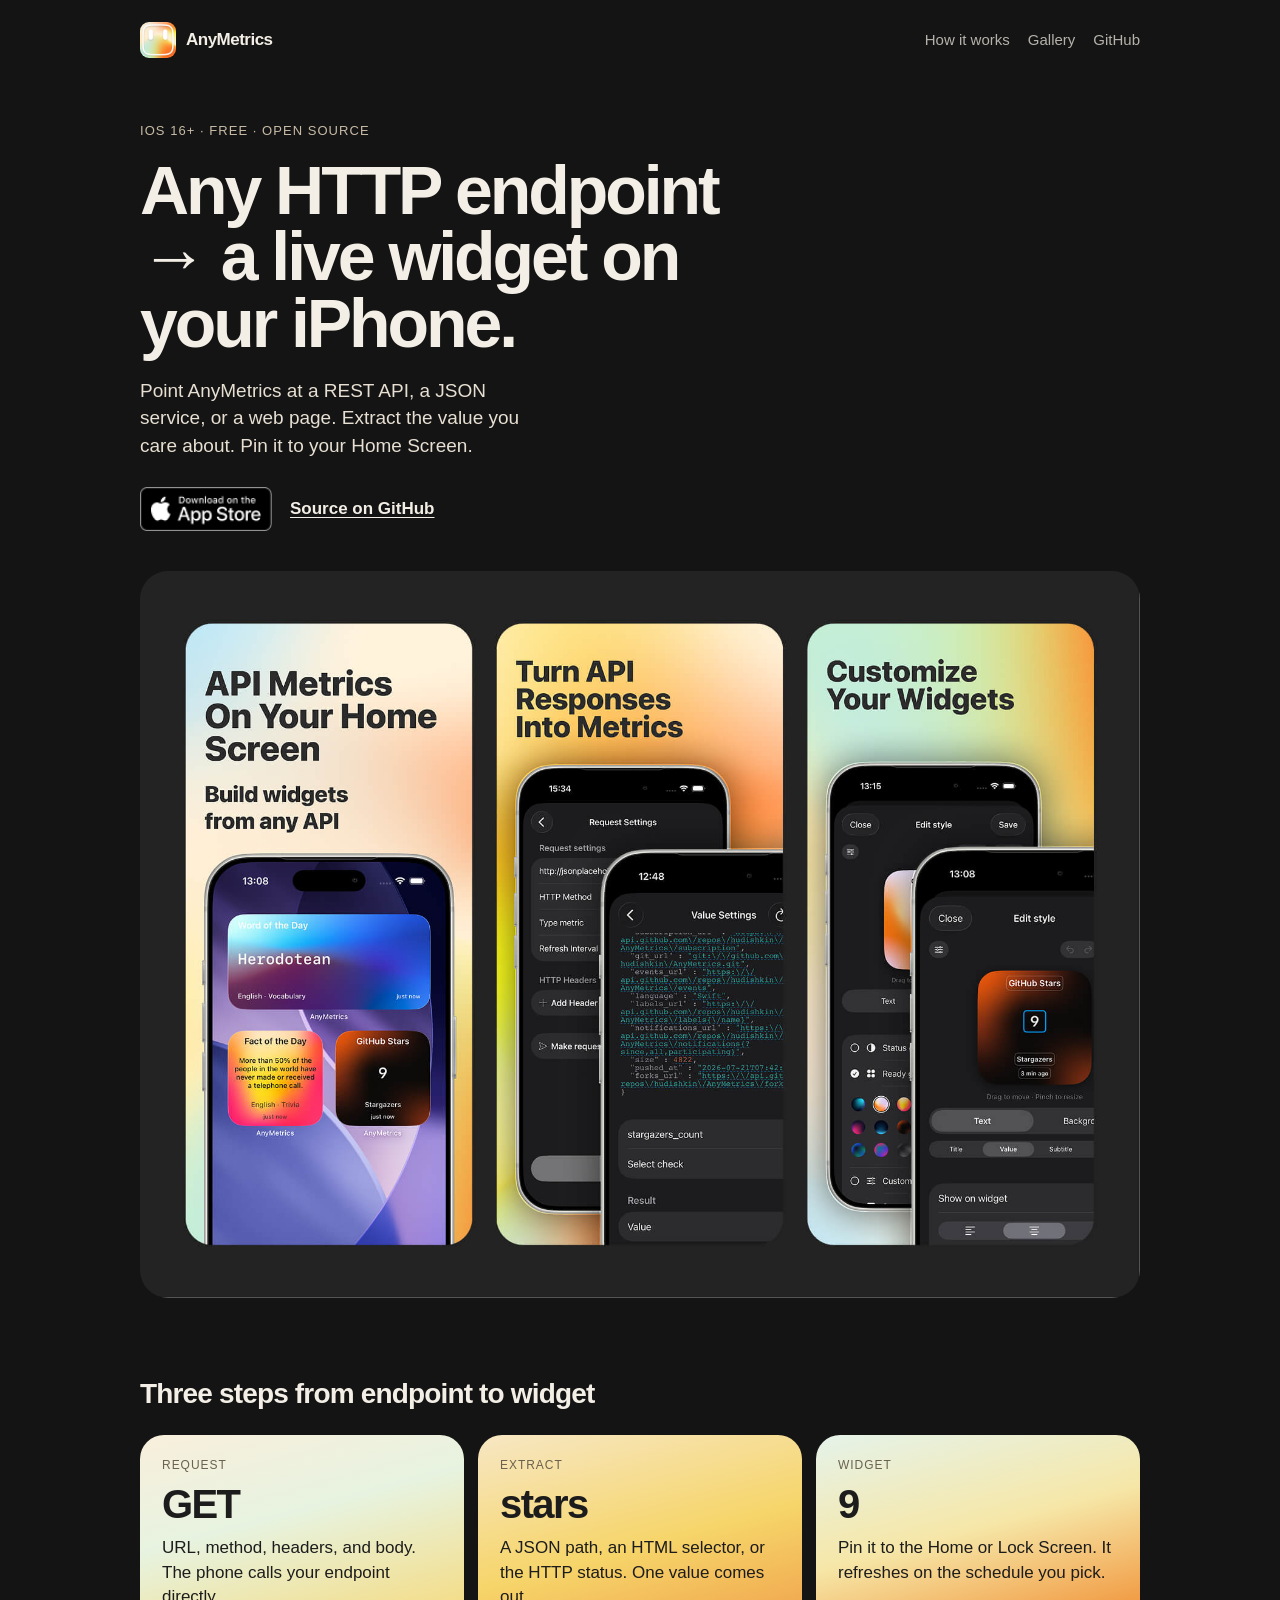
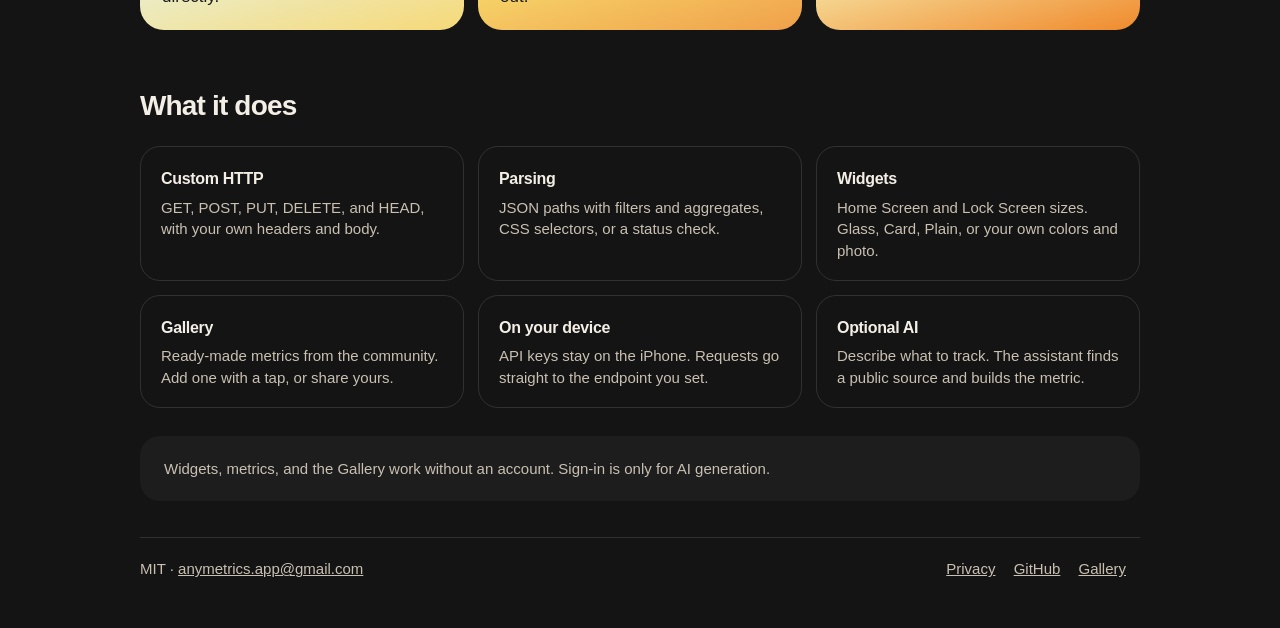
==== site/index.html @ 66ddf96d "added pages" ====
<!DOCTYPE html>
<html lang="en">
<head>
  <meta charset="utf-8">
  <meta name="viewport" content="width=device-width, initial-scale=1">
  <title>AnyMetrics — HTTP endpoints as Home Screen widgets</title>
  <meta name="description" content="Point AnyMetrics at a REST API, JSON service, or web page. Extract the value you care about and pin it to your iPhone Home Screen. Free, no ads, open source.">
  <meta property="og:title" content="AnyMetrics">
  <meta property="og:description" content="Any HTTP endpoint → a live widget on your iPhone.">
  <meta property="og:type" content="website">
  <meta property="og:image" content="preview.jpg">
  <meta name="theme-color" content="#141414">
  <link rel="icon" href="icon.png">
  <link rel="stylesheet" href="styles.css">
</head>
<body>
  <div class="wrap">
    <header>
      <a class="brand" href="#top">
        <img src="icon.png" width="36" height="36" alt="">
        AnyMetrics
      </a>
      <nav>
        <a href="#how">How it works</a>
        <a href="https://github.com/hudishkin/AnyMetricsGallery">Gallery</a>
        <a href="https://github.com/hudishkin/AnyMetrics">GitHub</a>
      </nav>
    </header>

    <main id="top">
      <section class="hero">
        <p class="kicker">iOS 16+ · Free · Open source</p>
        <h1>Any HTTP endpoint → a live widget on your iPhone.</h1>
        <p class="lede">Point AnyMetrics at a REST API, a JSON service, or a web page. Extract the value you care about. Pin it to your Home Screen.</p>
        <div class="actions">
          <a href="https://apps.apple.com/us/app/anymetrics/id1609900961">
            <img src="appstore.png" height="44" alt="Download on the App Store">
          </a>
          <a class="text-link" href="https://github.com/hudishkin/AnyMetrics">Source on GitHub</a>
        </div>
        <img class="preview" src="preview.jpg" alt="AnyMetrics on iPhone: a home screen of API widgets, request settings, and widget styling.">
      </section>

      <section id="how" class="steps">
        <h2>Three steps from endpoint to widget</h2>
        <ol>
          <li>
            <span class="step-label">Request</span>
            <strong>GET</strong>
            <p>URL, method, headers, and body. The phone calls your endpoint directly.</p>
          </li>
          <li>
            <span class="step-label">Extract</span>
            <strong>stars</strong>
            <p>A JSON path, an HTML selector, or the HTTP status. One value comes out.</p>
          </li>
          <li>
            <span class="step-label">Widget</span>
            <strong>9</strong>
            <p>Pin it to the Home or Lock Screen. It refreshes on the schedule you pick.</p>
          </li>
        </ol>
      </section>

      <section class="features">
        <h2>What it does</h2>
        <ul>
          <li>
            <h3>Custom HTTP</h3>
            <p>GET, POST, PUT, DELETE, and HEAD, with your own headers and body.</p>
          </li>
          <li>
            <h3>Parsing</h3>
            <p>JSON paths with filters and aggregates, CSS selectors, or a status check.</p>
          </li>
          <li>
            <h3>Widgets</h3>
            <p>Home Screen and Lock Screen sizes. Glass, Card, Plain, or your own colors and photo.</p>
          </li>
          <li>
            <h3>Gallery</h3>
            <p>Ready-made metrics from the community. Add one with a tap, or share yours.</p>
          </li>
          <li>
            <h3>On your device</h3>
            <p>API keys stay on the iPhone. Requests go straight to the endpoint you set.</p>
          </li>
          <li>
            <h3>Optional AI</h3>
            <p>Describe what to track. The assistant finds a public source and builds the metric.</p>
          </li>
        </ul>
      </section>

      <section class="note">
        <p>Widgets, metrics, and the Gallery work without an account. Sign-in is only for AI generation.</p>
      </section>
    </main>

    <footer>
      <p>MIT · <a href="mailto:anymetrics.app@gmail.com">anymetrics.app@gmail.com</a></p>
      <p>
        <a href="https://github.com/hudishkin/AnyMetrics/blob/main/privacy_policy.md">Privacy</a>
        <a href="https://github.com/hudishkin/AnyMetrics">GitHub</a>
        <a href="https://github.com/hudishkin/AnyMetricsGallery">Gallery</a>
      </p>
    </footer>
  </div>
</body>
</html>
---- site/styles.css ----
:root {
  --bg: #141414;
  --ink: #1c1c1c;
  --paper: #fffdf8;
  --muted: #5c574e;
  --cream: #f4efe6;
  --line: rgba(255, 253, 248, 0.12);
}

* { box-sizing: border-box; }

html { scroll-behavior: smooth; }

body {
  margin: 0;
  background: var(--bg);
  color: var(--cream);
  font-family: -apple-system, BlinkMacSystemFont, "SF Pro Text", "Segoe UI", sans-serif;
  font-size: 17px;
  line-height: 1.45;
  -webkit-font-smoothing: antialiased;
}

a { color: inherit; }

.wrap {
  max-width: 1040px;
  margin: 0 auto;
  padding: 22px 20px 48px;
}

header {
  display: flex;
  align-items: center;
  justify-content: space-between;
  gap: 16px;
}

.brand {
  display: flex;
  align-items: center;
  gap: 10px;
  font-weight: 650;
  letter-spacing: -0.03em;
  text-decoration: none;
  font-size: 17px;
}

.brand img {
  width: 36px;
  height: 36px;
  border-radius: 9px;
}

nav {
  display: flex;
  gap: 18px;
  font-size: 15px;
}

nav a {
  text-decoration: none;
  opacity: 0.72;
}

nav a:hover { opacity: 1; }

.hero { padding: 64px 0 28px; }

.kicker {
  margin: 0 0 16px;
  font-size: 13px;
  letter-spacing: 0.08em;
  text-transform: uppercase;
  color: #c8bba6;
}

h1 {
  margin: 0;
  max-width: 16ch;
  font-size: clamp(40px, 6.4vw, 68px);
  line-height: 0.98;
  letter-spacing: -0.045em;
  font-weight: 720;
}

.lede {
  max-width: 38ch;
  margin: 20px 0 0;
  font-size: 19px;
  color: #e7dfd2;
}

.actions {
  display: flex;
  align-items: center;
  flex-wrap: wrap;
  gap: 18px;
  margin: 28px 0 40px;
}

.actions img { display: block; height: 44px; width: auto; }

.text-link {
  font-weight: 600;
  text-underline-offset: 3px;
}

.preview {
  display: block;
  width: 100%;
  height: auto;
  border-radius: 28px;
}

h2 {
  margin: 0 0 20px;
  font-size: 28px;
  letter-spacing: -0.03em;
  font-weight: 680;
}

.steps, .features, .note { padding: 48px 0 8px; }

.steps ol {
  list-style: none;
  margin: 0;
  padding: 0;
  display: grid;
  grid-template-columns: repeat(3, 1fr);
  gap: 14px;
}

.steps li {
  margin: 0;
  padding: 22px 22px 20px;
  border-radius: 24px;
  background:
    linear-gradient(165deg, #f8efdc 0%, #e7f3e0 42%, #f6d978 100%);
  color: var(--ink);
}

.steps li:nth-child(2) {
  background:
    linear-gradient(165deg, #f7e7c4 0%, #f6d56a 55%, #f0a04a 100%);
}

.steps li:nth-child(3) {
  background:
    linear-gradient(165deg, #e5f3ea 0%, #f6e7a8 48%, #f08a2c 100%);
}

.step-label {
  display: block;
  font-size: 12px;
  letter-spacing: 0.08em;
  text-transform: uppercase;
  color: #6a624f;
}

.steps strong {
  display: block;
  margin: 10px 0 12px;
  font-size: 40px;
  letter-spacing: -0.04em;
  font-weight: 720;
  line-height: 1;
}

.steps p, .features p, .note p { margin: 0; }

.features ul {
  list-style: none;
  margin: 0;
  padding: 0;
  display: grid;
  grid-template-columns: repeat(3, 1fr);
  gap: 14px;
}

.features li {
  margin: 0;
  padding: 20px 20px 18px;
  border: 1px solid var(--line);
  border-radius: 20px;
}

.features h3 {
  margin: 0 0 6px;
  font-size: 16px;
  letter-spacing: -0.02em;
}

.features p, .note p, footer {
  color: #c9c0b2;
  font-size: 15px;
}

.note {
  margin-top: 20px;
  padding: 22px 24px;
  border-radius: 20px;
  background: #1d1d1d;
}

footer {
  display: flex;
  justify-content: space-between;
  gap: 16px;
  flex-wrap: wrap;
  margin-top: 36px;
  padding-top: 20px;
  border-top: 1px solid var(--line);
}

footer p { margin: 0; }

footer a { margin-right: 14px; }

a:focus-visible {
  outline: 2px solid #f6d56a;
  outline-offset: 3px;
  border-radius: 4px;
}

@media (max-width: 800px) {
  .hero { padding-top: 40px; }

  .steps ol, .features ul { grid-template-columns: 1fr; }

  header { align-items: flex-start; flex-wrap: wrap; }

  nav { flex-wrap: wrap; gap: 10px 14px; font-size: 14px; }
}
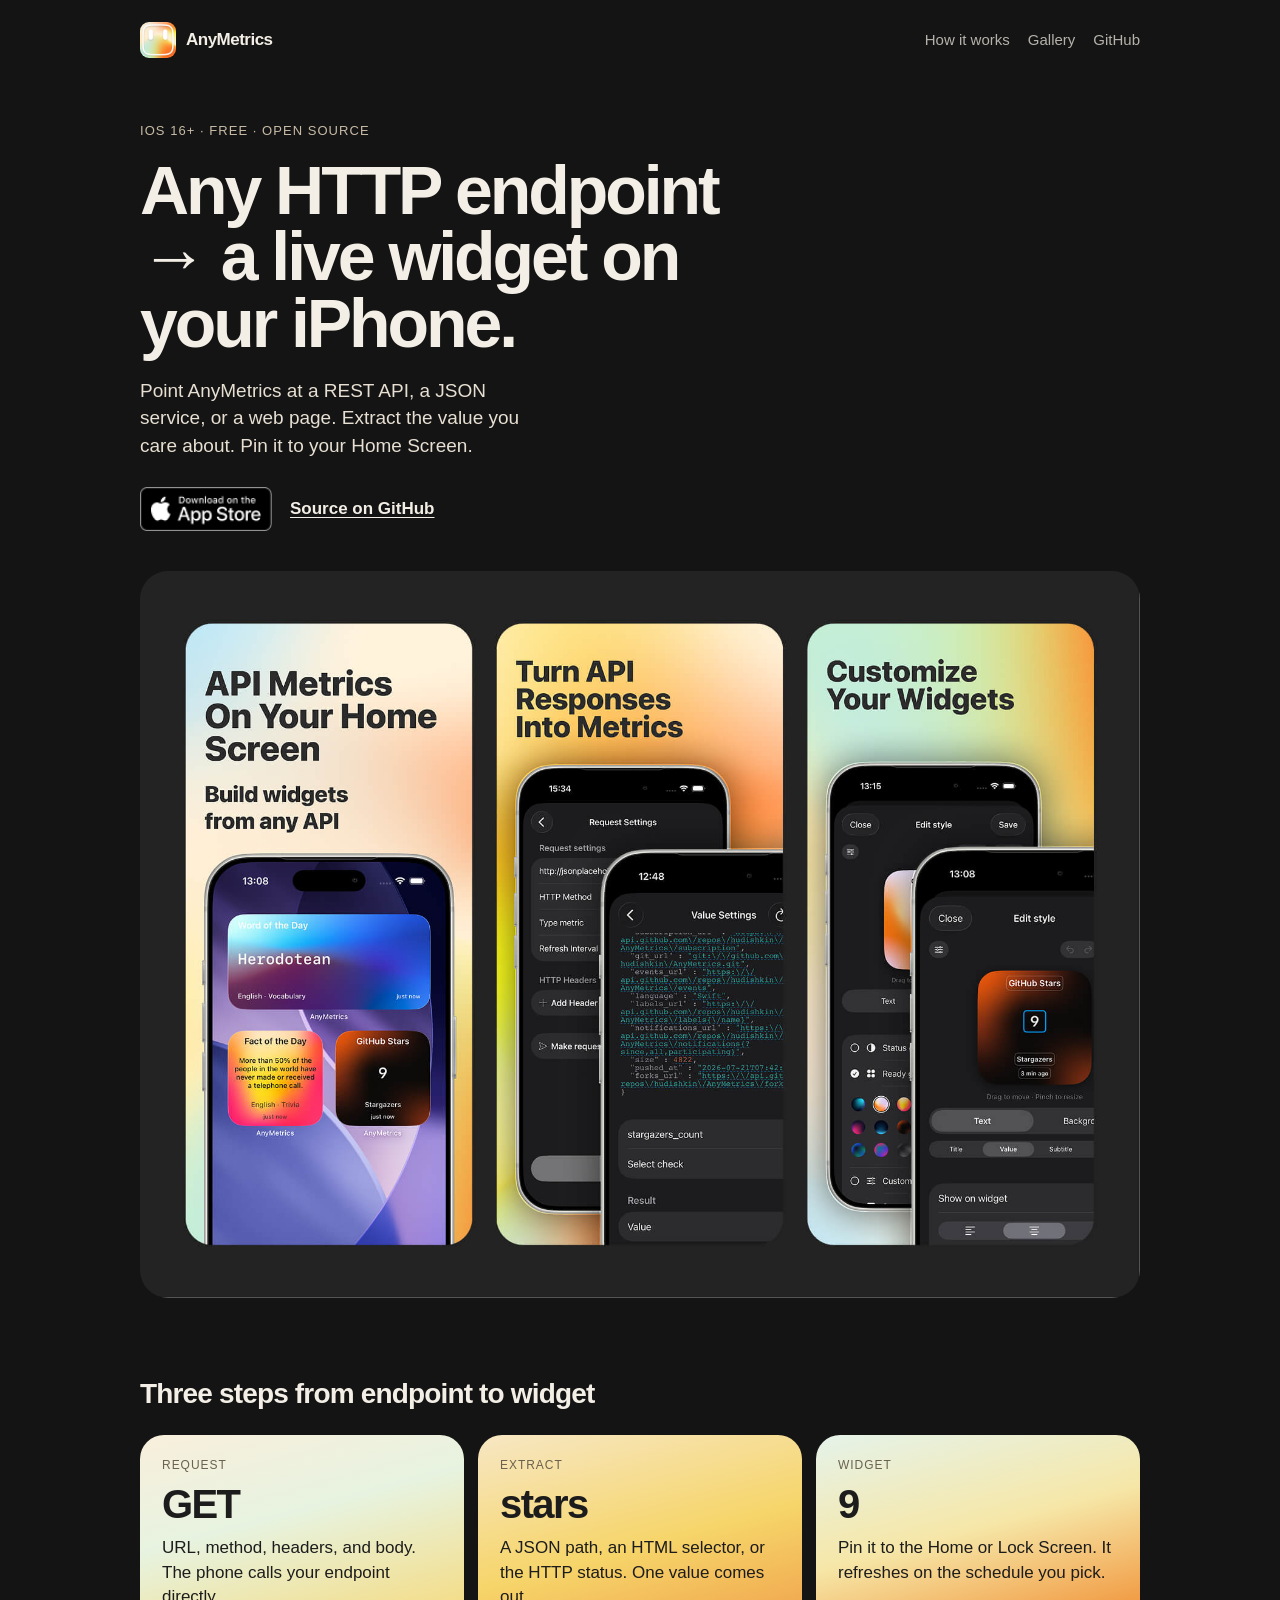
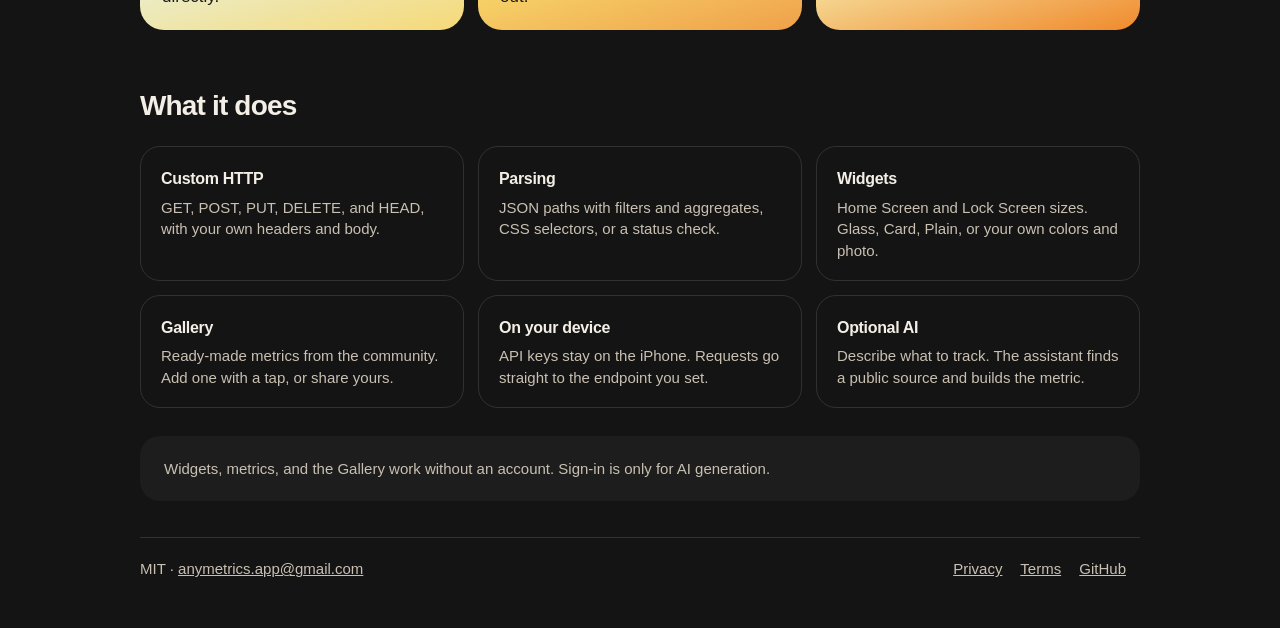
==== commit 82698fd5: "added terms" ====
--- a/site/index.html
+++ b/site/index.html
@@ -100,9 +100,9 @@
     <footer>
       <p>MIT · <a href="mailto:anymetrics.app@gmail.com">anymetrics.app@gmail.com</a></p>
       <p>
-        <a href="https://github.com/hudishkin/AnyMetrics/blob/main/privacy_policy.md">Privacy</a>
+        <a href="privacy.html">Privacy</a>
+        <a href="terms.html">Terms</a>
         <a href="https://github.com/hudishkin/AnyMetrics">GitHub</a>
-        <a href="https://github.com/hudishkin/AnyMetricsGallery">Gallery</a>
       </p>
     </footer>
   </div>
--- a/site/styles.css
+++ b/site/styles.css
@@ -203,6 +203,43 @@
   background: #1d1d1d;
 }
 
+.legal {
+  max-width: 66ch;
+  padding: 56px 0 8px;
+}
+
+.legal h1 {
+  max-width: none;
+  font-size: clamp(36px, 5vw, 56px);
+}
+
+.legal h2 {
+  margin: 32px 0 8px;
+  font-size: 22px;
+}
+
+.legal p { margin: 0 0 12px; }
+
+.legal p,
+.legal li { color: #e7dfd2; }
+
+.legal ul {
+  margin: 0 0 12px;
+  padding-left: 1.15em;
+}
+
+.legal li { margin: 0 0 8px; }
+
+.legal a {
+  color: #f6e7a8;
+  text-underline-offset: 3px;
+}
+
+.legal strong {
+  color: var(--cream);
+  font-weight: 650;
+}
+
 footer {
   display: flex;
   justify-content: space-between;
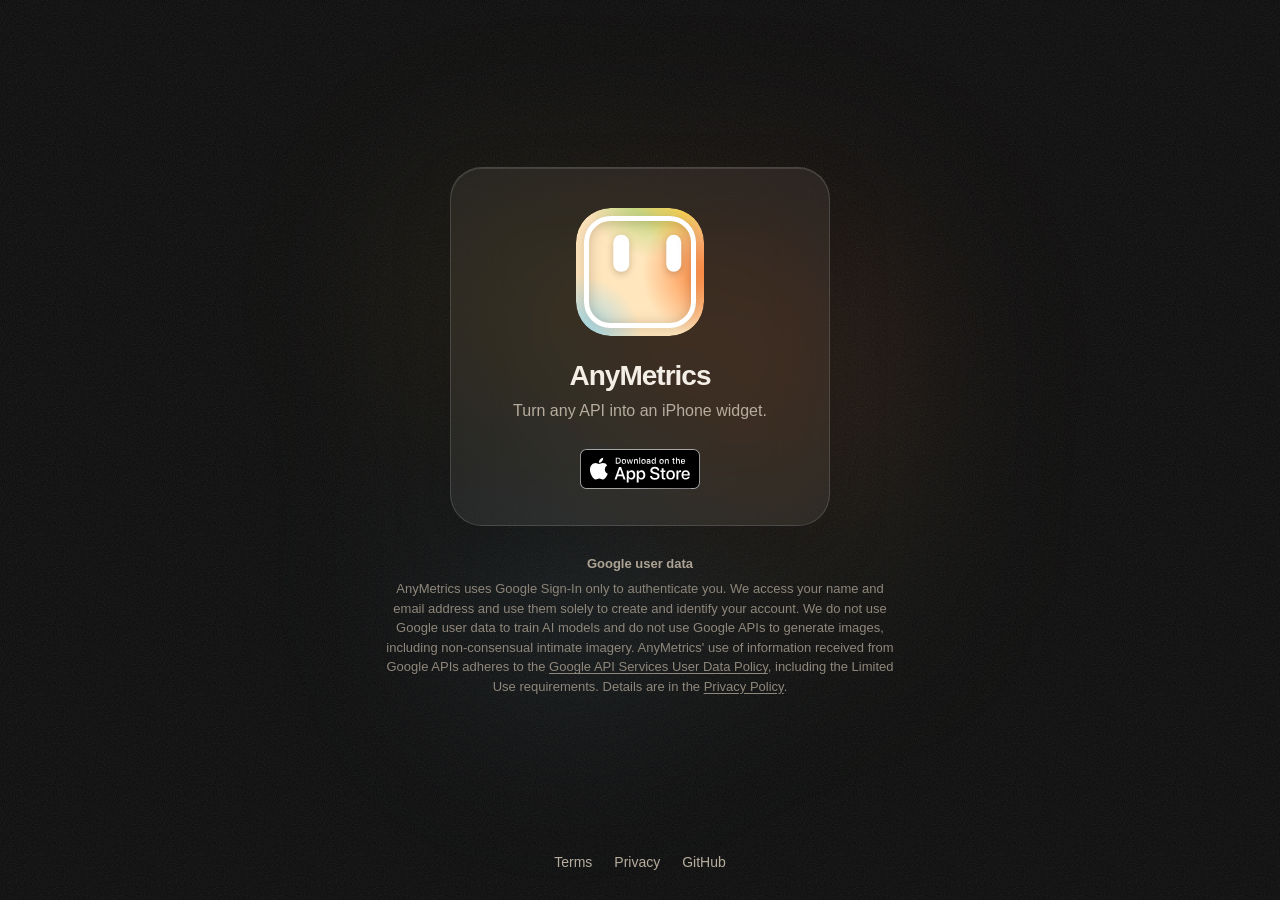
==== commit 8bca33a1: "updated site" ====
--- a/site/index.html
+++ b/site/index.html
@@ -3,108 +3,47 @@
 <head>
   <meta charset="utf-8">
   <meta name="viewport" content="width=device-width, initial-scale=1">
-  <title>AnyMetrics — HTTP endpoints as Home Screen widgets</title>
-  <meta name="description" content="Point AnyMetrics at a REST API, JSON service, or web page. Extract the value you care about and pin it to your iPhone Home Screen. Free, no ads, open source.">
+  <title>AnyMetrics</title>
+  <meta name="description" content="Any HTTP endpoint → a live widget on your iPhone.">
   <meta property="og:title" content="AnyMetrics">
   <meta property="og:description" content="Any HTTP endpoint → a live widget on your iPhone.">
   <meta property="og:type" content="website">
   <meta property="og:image" content="preview.jpg">
-  <meta name="theme-color" content="#141414">
-  <link rel="icon" href="icon.png">
+  <meta name="theme-color" content="#0b0b0b">
+  <link rel="icon" href="favicon.ico" sizes="32x32">
+  <link rel="icon" href="favicon-32.png" type="image/png" sizes="32x32">
+  <link rel="apple-touch-icon" href="apple-touch-icon.png">
   <link rel="stylesheet" href="styles.css">
 </head>
-<body>
-  <div class="wrap">
-    <header>
-      <a class="brand" href="#top">
-        <img src="icon.png" width="36" height="36" alt="">
-        AnyMetrics
+<body class="home">
+  <div class="glow" aria-hidden="true"></div>
+  <main class="stage">
+    <div class="lockup">
+      <div class="robot" aria-hidden="true">
+        <div class="robot-fill"></div>
+        <div class="robot-plate">
+          <div class="mark mark-left"></div>
+          <div class="mark mark-right"></div>
+        </div>
+        <div class="robot-ring"></div>
+      </div>
+      <h1>AnyMetrics</h1>
+      <p class="tagline">Turn any API into an iPhone widget.</p>
+      <a class="store" href="https://apps.apple.com/us/app/anymetrics/id1609900961">
+        <img src="appstore.svg" width="120" height="40" alt="Download on the App Store">
       </a>
-      <nav>
-        <a href="#how">How it works</a>
-        <a href="https://github.com/hudishkin/AnyMetricsGallery">Gallery</a>
-        <a href="https://github.com/hudishkin/AnyMetrics">GitHub</a>
-      </nav>
-    </header>
-
-    <main id="top">
-      <section class="hero">
-        <p class="kicker">iOS 16+ · Free · Open source</p>
-        <h1>Any HTTP endpoint → a live widget on your iPhone.</h1>
-        <p class="lede">Point AnyMetrics at a REST API, a JSON service, or a web page. Extract the value you care about. Pin it to your Home Screen.</p>
-        <div class="actions">
-          <a href="https://apps.apple.com/us/app/anymetrics/id1609900961">
-            <img src="appstore.png" height="44" alt="Download on the App Store">
-          </a>
-          <a class="text-link" href="https://github.com/hudishkin/AnyMetrics">Source on GitHub</a>
-        </div>
-        <img class="preview" src="preview.jpg" alt="AnyMetrics on iPhone: a home screen of API widgets, request settings, and widget styling.">
-      </section>
-
-      <section id="how" class="steps">
-        <h2>Three steps from endpoint to widget</h2>
-        <ol>
-          <li>
-            <span class="step-label">Request</span>
-            <strong>GET</strong>
-            <p>URL, method, headers, and body. The phone calls your endpoint directly.</p>
-          </li>
-          <li>
-            <span class="step-label">Extract</span>
-            <strong>stars</strong>
-            <p>A JSON path, an HTML selector, or the HTTP status. One value comes out.</p>
-          </li>
-          <li>
-            <span class="step-label">Widget</span>
-            <strong>9</strong>
-            <p>Pin it to the Home or Lock Screen. It refreshes on the schedule you pick.</p>
-          </li>
-        </ol>
-      </section>
-
-      <section class="features">
-        <h2>What it does</h2>
-        <ul>
-          <li>
-            <h3>Custom HTTP</h3>
-            <p>GET, POST, PUT, DELETE, and HEAD, with your own headers and body.</p>
-          </li>
-          <li>
-            <h3>Parsing</h3>
-            <p>JSON paths with filters and aggregates, CSS selectors, or a status check.</p>
-          </li>
-          <li>
-            <h3>Widgets</h3>
-            <p>Home Screen and Lock Screen sizes. Glass, Card, Plain, or your own colors and photo.</p>
-          </li>
-          <li>
-            <h3>Gallery</h3>
-            <p>Ready-made metrics from the community. Add one with a tap, or share yours.</p>
-          </li>
-          <li>
-            <h3>On your device</h3>
-            <p>API keys stay on the iPhone. Requests go straight to the endpoint you set.</p>
-          </li>
-          <li>
-            <h3>Optional AI</h3>
-            <p>Describe what to track. The assistant finds a public source and builds the metric.</p>
-          </li>
-        </ul>
-      </section>
-
-      <section class="note">
-        <p>Widgets, metrics, and the Gallery work without an account. Sign-in is only for AI generation.</p>
-      </section>
-    </main>
-
-    <footer>
-      <p>MIT · <a href="mailto:anymetrics.app@gmail.com">anymetrics.app@gmail.com</a></p>
-      <p>
-        <a href="privacy.html">Privacy</a>
-        <a href="terms.html">Terms</a>
-        <a href="https://github.com/hudishkin/AnyMetrics">GitHub</a>
-      </p>
-    </footer>
-  </div>
+    </div>
+    <section class="google-data" aria-labelledby="google-data-title">
+      <h2 id="google-data-title">Google user data</h2>
+      <p>AnyMetrics uses Google Sign-In only to authenticate you. We access your name and email address and use them solely to create and identify your account. We do not use Google user data to train AI models and do not use Google APIs to generate images, including non-consensual intimate imagery. AnyMetrics' use of information received from Google APIs adheres to the <a href="https://developers.google.com/terms/api-services-user-data-policy">Google API Services User Data Policy</a>, including the Limited Use requirements. Details are in the <a href="privacy.html#google-user-data">Privacy Policy</a>.</p>
+    </section>
+  </main>
+  <footer>
+    <a href="terms.html">Terms</a>
+    <a href="privacy.html">Privacy</a>
+    <a href="https://github.com/hudishkin/AnyMetrics">GitHub</a>
+  </footer>
+  <script src="robot.js"></script>
+  <script src="parallax.js"></script>
 </body>
 </html>
--- a/site/styles.css
+++ b/site/styles.css
@@ -65,8 +65,6 @@
 
 nav a:hover { opacity: 1; }
 
-.hero { padding: 64px 0 28px; }
-
 .kicker {
   margin: 0 0 16px;
   font-size: 13px;
@@ -74,6 +72,200 @@
   text-transform: uppercase;
   color: #c8bba6;
 }
+
+.home {
+  min-height: 100dvh;
+  display: flex;
+  flex-direction: column;
+  position: relative;
+  isolation: isolate;
+  background: #0b0b0b;
+}
+
+.glow {
+  position: fixed;
+  inset: -15%;
+  z-index: -1;
+  pointer-events: none;
+  will-change: transform;
+  background:
+    radial-gradient(circle at 57% 41%, rgba(255, 133, 61, 0.20), transparent 18%),
+    radial-gradient(circle at 43% 37%, rgba(250, 209, 82, 0.15), transparent 14%),
+    radial-gradient(circle at 46% 62%, rgba(140, 214, 240, 0.14), transparent 16%),
+    radial-gradient(circle at 61% 58%, rgba(199, 219, 133, 0.09), transparent 11%);
+  filter: blur(90px);
+}
+
+/* Grain hides gradient banding on the dark background. */
+.home::after {
+  content: "";
+  position: fixed;
+  inset: 0;
+  z-index: -1;
+  pointer-events: none;
+  opacity: 0.12;
+  background-image: url("data:image/svg+xml,%3Csvg xmlns='http://www.w3.org/2000/svg' width='160' height='160'%3E%3Cfilter id='n'%3E%3CfeTurbulence type='fractalNoise' baseFrequency='0.9' numOctaves='2' stitchTiles='stitch'/%3E%3C/filter%3E%3Crect width='100%25' height='100%25' filter='url(%23n)'/%3E%3C/svg%3E");
+}
+
+.stage {
+  flex: 1;
+  display: flex;
+  flex-direction: column;
+  align-items: center;
+  justify-content: center;
+  gap: 28px;
+  padding: 32px 20px 8px;
+}
+
+.google-data {
+  max-width: 520px;
+  text-align: center;
+  color: #8f877b;
+  font-size: 13px;
+  line-height: 1.5;
+}
+
+.google-data h2 {
+  margin: 0 0 6px;
+  font-size: 13px;
+  font-weight: 600;
+  letter-spacing: 0;
+  color: #b7ad9e;
+}
+
+.google-data p { margin: 0; }
+
+.google-data a { text-underline-offset: 2px; }
+
+.lockup {
+  display: flex;
+  flex-direction: column;
+  align-items: center;
+  width: min(100%, 380px);
+  padding: 40px 32px 36px;
+  border-radius: 32px;
+  border: 1px solid rgba(255, 253, 248, 0.14);
+  background: rgba(255, 253, 248, 0.06);
+  -webkit-backdrop-filter: blur(28px) saturate(160%);
+  backdrop-filter: blur(28px) saturate(160%);
+  box-shadow:
+    inset 0 1px 0 rgba(255, 253, 248, 0.12),
+    0 24px 60px rgba(0, 0, 0, 0.18);
+}
+
+.robot {
+  --side: 128px;
+  --stroke: 5px;
+  position: relative;
+  width: min(34vw, 128px);
+  aspect-ratio: 1;
+  margin-bottom: 26px;
+  border-radius: 27%;
+  overflow: hidden;
+  will-change: transform;
+}
+
+.robot-fill,
+.robot-plate,
+.robot-ring,
+.mark {
+  position: absolute;
+}
+
+.robot-fill {
+  inset: 0;
+  border-radius: 27%;
+  background-color: #ffe6bd;
+  background-image:
+    radial-gradient(ellipse 52% 52% at 0% 104%, #8cd6f0 0%, rgba(173, 219, 230, 0.8) 42%, transparent 100%),
+    radial-gradient(ellipse 58% 58% at 105% 50%, #ff853d 0%, rgba(255, 163, 97, 0.9) 38%, transparent 92%),
+    radial-gradient(ellipse 34% 34% at 86% 2%, #fad152 0%, rgba(250, 209, 82, 0.55) 45%, transparent 100%),
+    radial-gradient(ellipse 62% 62% at 62% -18%, #fad152 0%, rgba(199, 219, 133, 0.95) 42%, rgba(255, 230, 189, 0) 92%);
+}
+
+.robot-plate {
+  inset: 6.43775%;
+  border-radius: 23.6%;
+  overflow: hidden;
+  box-shadow: inset 0 calc(var(--side) * 0.012) calc(var(--side) * 0.09) rgba(70, 38, 14, 0.22);
+}
+
+.robot-ring {
+  inset: 6.43775%;
+  border-radius: 23.6%;
+  border: var(--stroke) solid #fff;
+  background: transparent;
+  pointer-events: none;
+  filter: drop-shadow(0 calc(var(--side) * 0.012) calc(var(--side) * 0.05) rgba(60, 34, 12, 0.28));
+}
+
+.mark {
+  background: #fff;
+  transform: translate(-50%, -50%);
+  box-shadow: 0 calc(var(--side) * 0.018) calc(var(--side) * 0.06) rgba(52, 30, 10, 0.24);
+}
+
+.mark-left {
+  left: 26.6%;
+  top: 33.3%;
+  width: 13.9%;
+  height: 32.7%;
+  border-radius: 999px;
+}
+
+.mark-right {
+  left: 73.5%;
+  top: 33.3%;
+  width: 13.9%;
+  height: 32.7%;
+  border-radius: 999px;
+}
+
+.home h1 {
+  margin: 0 0 10px;
+  max-width: none;
+  font-size: 28px;
+  line-height: 1;
+  letter-spacing: -0.035em;
+  font-weight: 650;
+}
+
+.tagline {
+  margin: 0 0 26px;
+  font-size: 16px;
+  line-height: 1.4;
+  color: #b7ad9e;
+  text-align: center;
+  text-wrap: balance;
+}
+
+.store {
+  display: block;
+  line-height: 0;
+}
+
+.store img {
+  display: block;
+  height: 40px;
+  width: auto;
+}
+
+.home footer {
+  justify-content: center;
+  gap: 22px;
+  margin: 0;
+  padding: 12px 20px 28px;
+  border: 0;
+}
+
+.home footer a {
+  margin: 0;
+  font-size: 14px;
+  color: #b7ad9e;
+  text-decoration: none;
+}
+
+.home footer a:hover { color: var(--cream); }
 
 h1 {
   margin: 0;
@@ -84,35 +276,6 @@
   font-weight: 720;
 }
 
-.lede {
-  max-width: 38ch;
-  margin: 20px 0 0;
-  font-size: 19px;
-  color: #e7dfd2;
-}
-
-.actions {
-  display: flex;
-  align-items: center;
-  flex-wrap: wrap;
-  gap: 18px;
-  margin: 28px 0 40px;
-}
-
-.actions img { display: block; height: 44px; width: auto; }
-
-.text-link {
-  font-weight: 600;
-  text-underline-offset: 3px;
-}
-
-.preview {
-  display: block;
-  width: 100%;
-  height: auto;
-  border-radius: 28px;
-}
-
 h2 {
   margin: 0 0 20px;
   font-size: 28px;
@@ -120,87 +283,9 @@
   font-weight: 680;
 }
 
-.steps, .features, .note { padding: 48px 0 8px; }
-
-.steps ol {
-  list-style: none;
-  margin: 0;
-  padding: 0;
-  display: grid;
-  grid-template-columns: repeat(3, 1fr);
-  gap: 14px;
-}
-
-.steps li {
-  margin: 0;
-  padding: 22px 22px 20px;
-  border-radius: 24px;
-  background:
-    linear-gradient(165deg, #f8efdc 0%, #e7f3e0 42%, #f6d978 100%);
-  color: var(--ink);
-}
-
-.steps li:nth-child(2) {
-  background:
-    linear-gradient(165deg, #f7e7c4 0%, #f6d56a 55%, #f0a04a 100%);
-}
-
-.steps li:nth-child(3) {
-  background:
-    linear-gradient(165deg, #e5f3ea 0%, #f6e7a8 48%, #f08a2c 100%);
-}
-
-.step-label {
-  display: block;
-  font-size: 12px;
-  letter-spacing: 0.08em;
-  text-transform: uppercase;
-  color: #6a624f;
-}
-
-.steps strong {
-  display: block;
-  margin: 10px 0 12px;
-  font-size: 40px;
-  letter-spacing: -0.04em;
-  font-weight: 720;
-  line-height: 1;
-}
-
-.steps p, .features p, .note p { margin: 0; }
-
-.features ul {
-  list-style: none;
-  margin: 0;
-  padding: 0;
-  display: grid;
-  grid-template-columns: repeat(3, 1fr);
-  gap: 14px;
-}
-
-.features li {
-  margin: 0;
-  padding: 20px 20px 18px;
-  border: 1px solid var(--line);
-  border-radius: 20px;
-}
-
-.features h3 {
-  margin: 0 0 6px;
-  font-size: 16px;
-  letter-spacing: -0.02em;
-}
-
-.features p, .note p, footer {
+footer {
   color: #c9c0b2;
   font-size: 15px;
-}
-
-.note {
-  margin-top: 20px;
-  padding: 22px 24px;
-  border-radius: 20px;
-  background: #1d1d1d;
 }
 
 .legal {
@@ -261,10 +346,6 @@
 }
 
 @media (max-width: 800px) {
-  .hero { padding-top: 40px; }
-
-  .steps ol, .features ul { grid-template-columns: 1fr; }
-
   header { align-items: flex-start; flex-wrap: wrap; }
 
   nav { flex-wrap: wrap; gap: 10px 14px; font-size: 14px; }
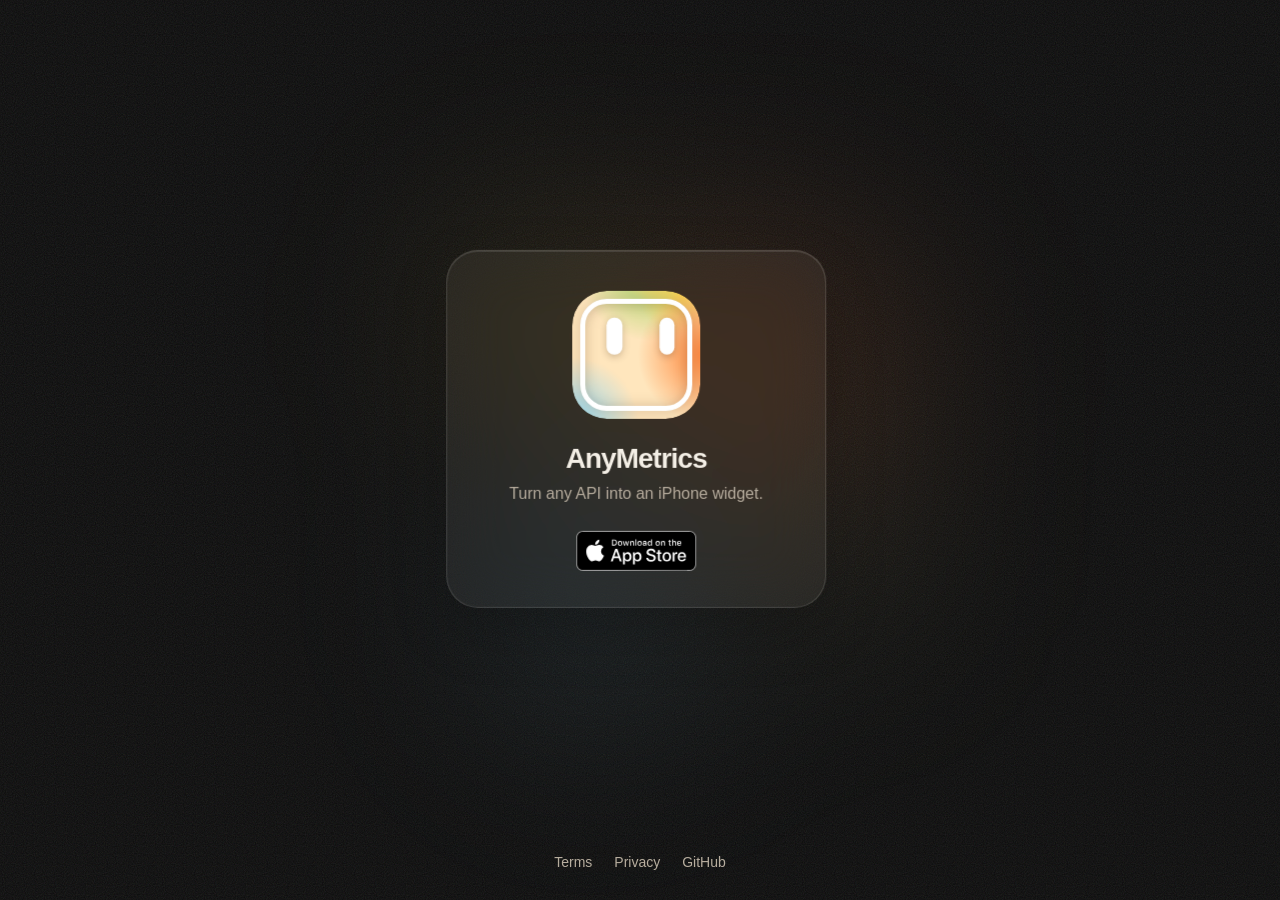
==== commit 4f1ca6a4: "clear site" ====
--- a/site/index.html
+++ b/site/index.html
@@ -33,10 +33,6 @@
         <img src="appstore.svg" width="120" height="40" alt="Download on the App Store">
       </a>
     </div>
-    <section class="google-data" aria-labelledby="google-data-title">
-      <h2 id="google-data-title">Google user data</h2>
-      <p>AnyMetrics uses Google Sign-In only to authenticate you. We access your name and email address and use them solely to create and identify your account. We do not use Google user data to train AI models and do not use Google APIs to generate images, including non-consensual intimate imagery. AnyMetrics' use of information received from Google APIs adheres to the <a href="https://developers.google.com/terms/api-services-user-data-policy">Google API Services User Data Policy</a>, including the Limited Use requirements. Details are in the <a href="privacy.html#google-user-data">Privacy Policy</a>.</p>
-    </section>
   </main>
   <footer>
     <a href="terms.html">Terms</a>
--- a/site/styles.css
+++ b/site/styles.css
@@ -110,32 +110,10 @@
 .stage {
   flex: 1;
   display: flex;
-  flex-direction: column;
   align-items: center;
   justify-content: center;
-  gap: 28px;
   padding: 32px 20px 8px;
 }
-
-.google-data {
-  max-width: 520px;
-  text-align: center;
-  color: #8f877b;
-  font-size: 13px;
-  line-height: 1.5;
-}
-
-.google-data h2 {
-  margin: 0 0 6px;
-  font-size: 13px;
-  font-weight: 600;
-  letter-spacing: 0;
-  color: #b7ad9e;
-}
-
-.google-data p { margin: 0; }
-
-.google-data a { text-underline-offset: 2px; }
 
 .lockup {
   display: flex;
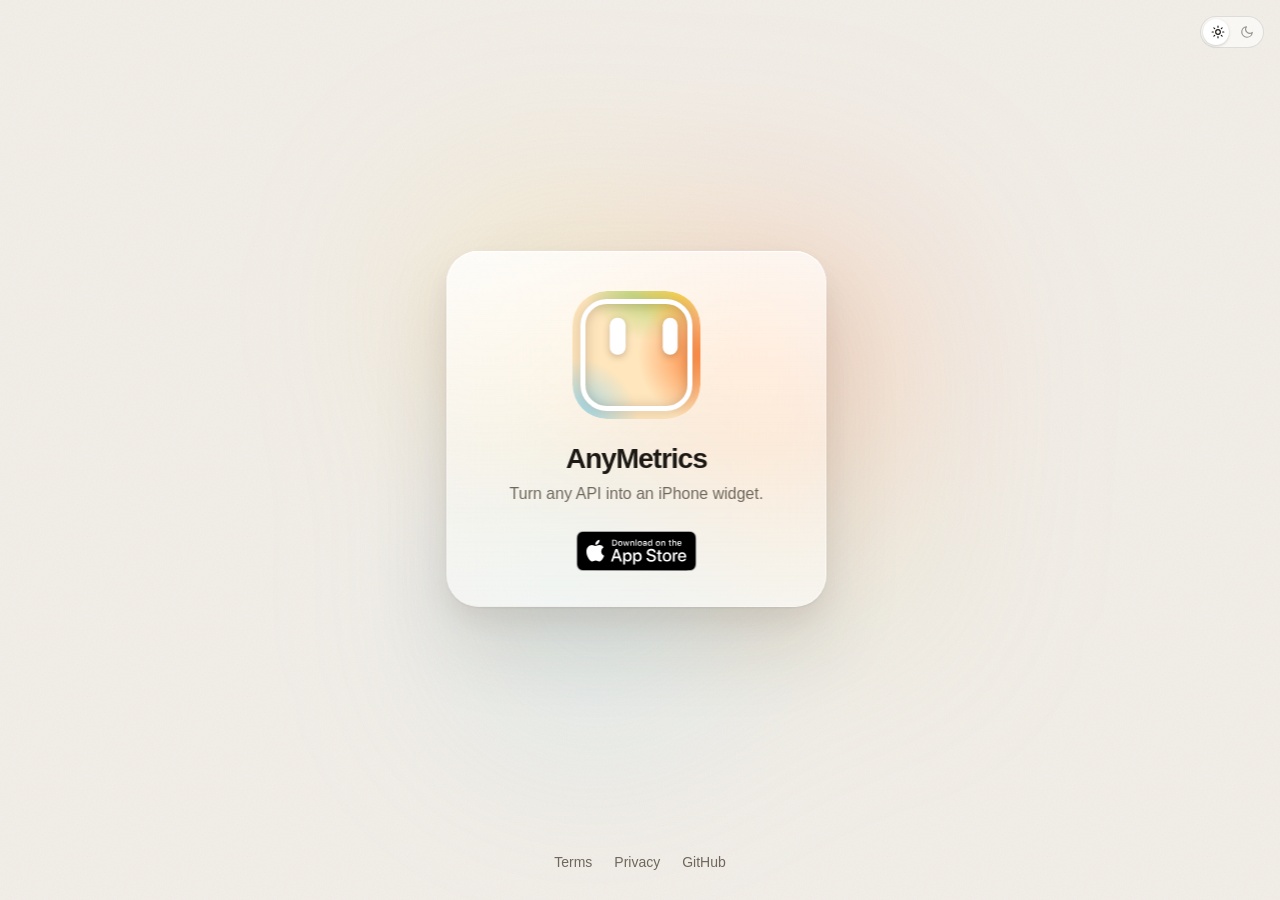
==== commit 6c9bdcfe: "Fixed release + added light theme for site" ====
--- a/site/index.html
+++ b/site/index.html
@@ -13,10 +13,21 @@
   <link rel="icon" href="favicon.ico" sizes="32x32">
   <link rel="icon" href="favicon-32.png" type="image/png" sizes="32x32">
   <link rel="apple-touch-icon" href="apple-touch-icon.png">
+  <script>
+    (function () {
+      var theme = null;
+      try { theme = localStorage.getItem("theme"); } catch (error) {}
+      document.documentElement.dataset.theme = theme || (matchMedia("(prefers-color-scheme: light)").matches ? "light" : "dark");
+    })();
+  </script>
   <link rel="stylesheet" href="styles.css">
 </head>
 <body class="home">
   <div class="glow" aria-hidden="true"></div>
+  <button class="theme-toggle" type="button" role="switch" aria-checked="true" aria-label="Dark theme">
+    <span class="theme-sun" aria-hidden="true"><svg viewBox="0 0 24 24"><circle cx="12" cy="12" r="4"/><path d="M12 2v2M12 20v2M4.93 4.93l1.41 1.41M17.66 17.66l1.41 1.41M2 12h2M20 12h2M4.93 19.07l1.41-1.41M17.66 6.34l1.41-1.41"/></svg></span>
+    <span class="theme-moon" aria-hidden="true"><svg viewBox="0 0 24 24"><path d="M21 12.8A9 9 0 1 1 11.2 3a7 7 0 0 0 9.8 9.8z"/></svg></span>
+  </button>
   <main class="stage">
     <div class="lockup">
       <div class="robot" aria-hidden="true">
@@ -41,5 +52,6 @@
   </footer>
   <script src="robot.js"></script>
   <script src="parallax.js"></script>
+  <script src="theme.js"></script>
 </body>
 </html>
--- a/site/styles.css
+++ b/site/styles.css
@@ -5,6 +5,79 @@
   --muted: #5c574e;
   --cream: #f4efe6;
   --line: rgba(255, 253, 248, 0.12);
+
+  --home-bg: #0b0b0b;
+  --text-soft: #e7dfd2;
+  --text-muted: #b7ad9e;
+  --kicker: #c8bba6;
+  --footer-text: #c9c0b2;
+  --link-accent: #f6e7a8;
+  --focus: #f6d56a;
+  --ease-out: cubic-bezier(0.23, 1, 0.32, 1);
+
+  --glow-orange: rgba(255, 133, 61, 0.20);
+  --glow-yellow: rgba(250, 209, 82, 0.15);
+  --glow-blue: rgba(140, 214, 240, 0.14);
+  --glow-green: rgba(199, 219, 133, 0.09);
+  --grain-opacity: 0.12;
+
+  --glass-top: rgba(255, 253, 248, 0.085);
+  --glass-mid: rgba(255, 253, 248, 0.025);
+  --glass-bottom: rgba(255, 253, 248, 0.04);
+  --glass-edge: rgba(255, 253, 248, 0.42);
+  --glass-edge-fade: rgba(255, 253, 248, 0.08);
+  --glass-edge-dim: rgba(255, 253, 248, 0.04);
+  --glass-edge-catch: rgba(255, 253, 248, 0.2);
+  --glass-inset-top: rgba(255, 253, 248, 0.16);
+  --glass-inset-bottom: rgba(0, 0, 0, 0.25);
+  --glass-shadow:
+    0 1px 2px rgba(0, 0, 0, 0.25),
+    0 12px 28px rgba(0, 0, 0, 0.22),
+    0 40px 80px rgba(0, 0, 0, 0.28);
+  --glass-sheen: rgba(255, 253, 248, 0.10);
+
+  --control-bg: rgba(255, 253, 248, 0.06);
+  --control-thumb: rgba(255, 253, 248, 0.16);
+  --control-icon: rgba(244, 239, 230, 0.5);
+}
+
+:root[data-theme="light"] {
+  --bg: #f6f3ee;
+  --cream: #1d1a16;
+  --line: rgba(29, 26, 22, 0.12);
+
+  --home-bg: #f2eee8;
+  --text-soft: #3b362f;
+  --text-muted: #6f675c;
+  --kicker: #8a7a63;
+  --footer-text: #6f675c;
+  --link-accent: #a0520c;
+  --focus: #d98a1c;
+
+  --glow-orange: rgba(255, 133, 61, 0.34);
+  --glow-yellow: rgba(250, 209, 82, 0.32);
+  --glow-blue: rgba(140, 214, 240, 0.32);
+  --glow-green: rgba(199, 219, 133, 0.2);
+  --grain-opacity: 0.06;
+
+  --glass-top: rgba(255, 255, 255, 0.72);
+  --glass-mid: rgba(255, 255, 255, 0.42);
+  --glass-bottom: rgba(255, 255, 255, 0.55);
+  --glass-edge: rgba(255, 255, 255, 0.95);
+  --glass-edge-fade: rgba(255, 255, 255, 0.5);
+  --glass-edge-dim: rgba(255, 255, 255, 0.3);
+  --glass-edge-catch: rgba(255, 255, 255, 0.75);
+  --glass-inset-top: rgba(255, 255, 255, 0.9);
+  --glass-inset-bottom: rgba(60, 40, 20, 0.06);
+  --glass-shadow:
+    0 1px 2px rgba(60, 40, 20, 0.08),
+    0 12px 28px rgba(60, 40, 20, 0.08),
+    0 40px 80px rgba(60, 40, 20, 0.12);
+  --glass-sheen: rgba(255, 255, 255, 0.5);
+
+  --control-bg: rgba(255, 255, 255, 0.6);
+  --control-thumb: #fff;
+  --control-icon: rgba(29, 26, 22, 0.45);
 }
 
 * { box-sizing: border-box; }
@@ -54,6 +127,7 @@
 
 nav {
   display: flex;
+  align-items: center;
   gap: 18px;
   font-size: 15px;
 }
@@ -64,13 +138,79 @@
 }
 
 nav a:hover { opacity: 1; }
+
+.theme-toggle {
+  position: relative;
+  display: inline-flex;
+  flex: none;
+  width: 64px;
+  height: 32px;
+  padding: 3px;
+  border: 0;
+  border-radius: 999px;
+  background: var(--control-bg);
+  box-shadow: inset 0 0 0 1px var(--line);
+  -webkit-backdrop-filter: blur(20px) saturate(160%);
+  backdrop-filter: blur(20px) saturate(160%);
+  color: var(--control-icon);
+  cursor: pointer;
+}
+
+.theme-toggle::before {
+  content: "";
+  position: absolute;
+  top: 3px;
+  left: 3px;
+  width: 26px;
+  height: 26px;
+  border-radius: 50%;
+  background: var(--control-thumb);
+  box-shadow: 0 1px 3px rgba(0, 0, 0, 0.18);
+  transition: transform 220ms var(--ease-out);
+}
+
+:root[data-theme="dark"] .theme-toggle::before { transform: translateX(32px); }
+
+.theme-toggle span {
+  position: relative;
+  display: grid;
+  place-items: center;
+  width: 29px;
+  height: 26px;
+  transition: color 220ms ease;
+}
+
+.theme-toggle svg {
+  width: 14px;
+  height: 14px;
+  fill: none;
+  stroke: currentColor;
+  stroke-width: 2;
+  stroke-linecap: round;
+  stroke-linejoin: round;
+}
+
+:root:not([data-theme="dark"]) .theme-sun,
+:root[data-theme="dark"] .theme-moon { color: var(--cream); }
+
+.theme-toggle:focus-visible {
+  outline: 2px solid var(--focus);
+  outline-offset: 3px;
+}
+
+.home .theme-toggle {
+  position: fixed;
+  top: 16px;
+  right: 16px;
+  z-index: 1;
+}
 
 .kicker {
   margin: 0 0 16px;
   font-size: 13px;
   letter-spacing: 0.08em;
   text-transform: uppercase;
-  color: #c8bba6;
+  color: var(--kicker);
 }
 
 .home {
@@ -79,7 +219,7 @@
   flex-direction: column;
   position: relative;
   isolation: isolate;
-  background: #0b0b0b;
+  background: var(--home-bg);
 }
 
 .glow {
@@ -89,21 +229,21 @@
   pointer-events: none;
   will-change: transform;
   background:
-    radial-gradient(circle at 57% 41%, rgba(255, 133, 61, 0.20), transparent 18%),
-    radial-gradient(circle at 43% 37%, rgba(250, 209, 82, 0.15), transparent 14%),
-    radial-gradient(circle at 46% 62%, rgba(140, 214, 240, 0.14), transparent 16%),
-    radial-gradient(circle at 61% 58%, rgba(199, 219, 133, 0.09), transparent 11%);
+    radial-gradient(circle at 57% 41%, var(--glow-orange), transparent 18%),
+    radial-gradient(circle at 43% 37%, var(--glow-yellow), transparent 14%),
+    radial-gradient(circle at 46% 62%, var(--glow-blue), transparent 16%),
+    radial-gradient(circle at 61% 58%, var(--glow-green), transparent 11%);
   filter: blur(90px);
 }
 
-/* Grain hides gradient banding on the dark background. */
+/* Grain hides gradient banding on the background. */
 .home::after {
   content: "";
   position: fixed;
   inset: 0;
   z-index: -1;
   pointer-events: none;
-  opacity: 0.12;
+  opacity: var(--grain-opacity);
   background-image: url("data:image/svg+xml,%3Csvg xmlns='http://www.w3.org/2000/svg' width='160' height='160'%3E%3Cfilter id='n'%3E%3CfeTurbulence type='fractalNoise' baseFrequency='0.9' numOctaves='2' stitchTiles='stitch'/%3E%3C/filter%3E%3Crect width='100%25' height='100%25' filter='url(%23n)'/%3E%3C/svg%3E");
 }
 
@@ -116,19 +256,47 @@
 }
 
 .lockup {
+  --light-x: 35%;
+  --light-y: 20%;
+  position: relative;
+  isolation: isolate;
   display: flex;
   flex-direction: column;
   align-items: center;
   width: min(100%, 380px);
   padding: 40px 32px 36px;
   border-radius: 32px;
-  border: 1px solid rgba(255, 253, 248, 0.14);
-  background: rgba(255, 253, 248, 0.06);
-  -webkit-backdrop-filter: blur(28px) saturate(160%);
-  backdrop-filter: blur(28px) saturate(160%);
+  background: linear-gradient(180deg, var(--glass-top), var(--glass-mid) 55%, var(--glass-bottom));
+  -webkit-backdrop-filter: blur(40px) saturate(180%);
+  backdrop-filter: blur(40px) saturate(180%);
   box-shadow:
-    inset 0 1px 0 rgba(255, 253, 248, 0.12),
-    0 24px 60px rgba(0, 0, 0, 0.18);
+    inset 0 1px 0 var(--glass-inset-top),
+    inset 0 -1px 0 var(--glass-inset-bottom),
+    var(--glass-shadow);
+}
+
+/* Edge lit from the top left, fading through the sides, with a faint catch at the bottom right. */
+.lockup::before {
+  content: "";
+  position: absolute;
+  inset: 0;
+  padding: 1px;
+  border-radius: inherit;
+  background: linear-gradient(150deg, var(--glass-edge), var(--glass-edge-fade) 30%, var(--glass-edge-dim) 65%, var(--glass-edge-catch));
+  -webkit-mask: linear-gradient(#000 0 0) content-box, linear-gradient(#000 0 0);
+  -webkit-mask-composite: xor;
+  mask: linear-gradient(#000 0 0) content-box exclude, linear-gradient(#000 0 0);
+  pointer-events: none;
+}
+
+.lockup::after {
+  content: "";
+  position: absolute;
+  inset: 0;
+  z-index: -1;
+  border-radius: inherit;
+  background: radial-gradient(circle at var(--light-x) var(--light-y), var(--glass-sheen), transparent 55%);
+  pointer-events: none;
 }
 
 .robot {
@@ -212,7 +380,7 @@
   margin: 0 0 26px;
   font-size: 16px;
   line-height: 1.4;
-  color: #b7ad9e;
+  color: var(--text-muted);
   text-align: center;
   text-wrap: balance;
 }
@@ -239,7 +407,7 @@
 .home footer a {
   margin: 0;
   font-size: 14px;
-  color: #b7ad9e;
+  color: var(--text-muted);
   text-decoration: none;
 }
 
@@ -262,7 +430,7 @@
 }
 
 footer {
-  color: #c9c0b2;
+  color: var(--footer-text);
   font-size: 15px;
 }
 
@@ -284,7 +452,7 @@
 .legal p { margin: 0 0 12px; }
 
 .legal p,
-.legal li { color: #e7dfd2; }
+.legal li { color: var(--text-soft); }
 
 .legal ul {
   margin: 0 0 12px;
@@ -294,7 +462,7 @@
 .legal li { margin: 0 0 8px; }
 
 .legal a {
-  color: #f6e7a8;
+  color: var(--link-accent);
   text-underline-offset: 3px;
 }
 
@@ -318,7 +486,7 @@
 footer a { margin-right: 14px; }
 
 a:focus-visible {
-  outline: 2px solid #f6d56a;
+  outline: 2px solid var(--focus);
   outline-offset: 3px;
   border-radius: 4px;
 }
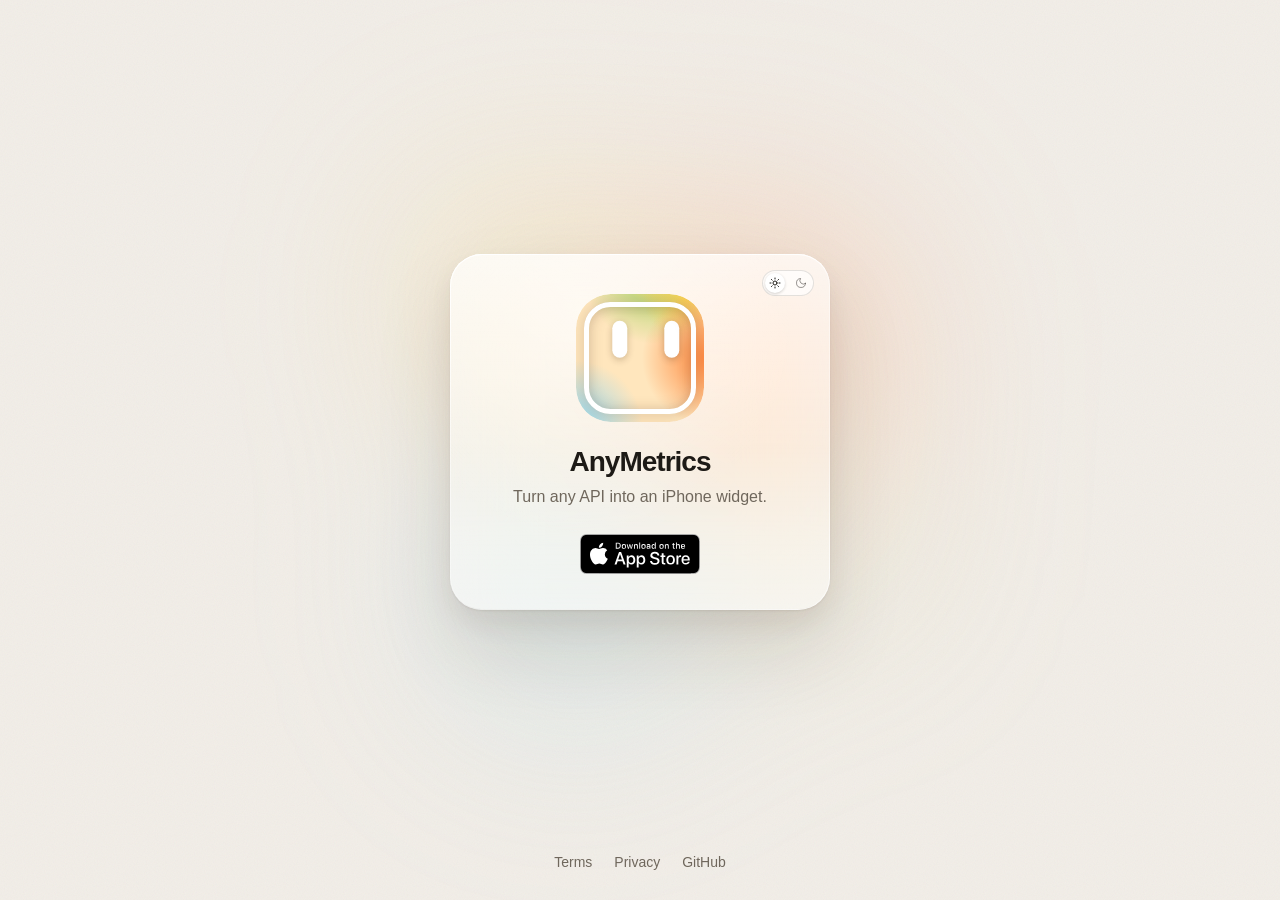
==== commit 1fc039bc: "fixed site" ====
--- a/site/index.html
+++ b/site/index.html
@@ -3,6 +3,12 @@
 <head>
   <meta charset="utf-8">
   <meta name="viewport" content="width=device-width, initial-scale=1">
+  <script async src="https://www.googletagmanager.com/gtm.js?id=GTM-MFH529ZG"></script>
+  <script>
+    window.dataLayer = window.dataLayer || [];
+    function gtag(){dataLayer.push(arguments);}
+    gtag('js', new Date());
+  </script>
   <title>AnyMetrics</title>
   <meta name="description" content="Any HTTP endpoint → a live widget on your iPhone.">
   <meta property="og:title" content="AnyMetrics">
@@ -24,12 +30,12 @@
 </head>
 <body class="home">
   <div class="glow" aria-hidden="true"></div>
-  <button class="theme-toggle" type="button" role="switch" aria-checked="true" aria-label="Dark theme">
-    <span class="theme-sun" aria-hidden="true"><svg viewBox="0 0 24 24"><circle cx="12" cy="12" r="4"/><path d="M12 2v2M12 20v2M4.93 4.93l1.41 1.41M17.66 17.66l1.41 1.41M2 12h2M20 12h2M4.93 19.07l1.41-1.41M17.66 6.34l1.41-1.41"/></svg></span>
-    <span class="theme-moon" aria-hidden="true"><svg viewBox="0 0 24 24"><path d="M21 12.8A9 9 0 1 1 11.2 3a7 7 0 0 0 9.8 9.8z"/></svg></span>
-  </button>
   <main class="stage">
     <div class="lockup">
+      <button class="theme-toggle" type="button" role="switch" aria-checked="true" aria-label="Dark theme">
+        <span class="theme-sun" aria-hidden="true"><svg viewBox="0 0 24 24"><circle cx="12" cy="12" r="4"/><path d="M12 2v2M12 20v2M4.93 4.93l1.41 1.41M17.66 17.66l1.41 1.41M2 12h2M20 12h2M4.93 19.07l1.41-1.41M17.66 6.34l1.41-1.41"/></svg></span>
+        <span class="theme-moon" aria-hidden="true"><svg viewBox="0 0 24 24"><path d="M21 12.8A9 9 0 1 1 11.2 3a7 7 0 0 0 9.8 9.8z"/></svg></span>
+      </button>
       <div class="robot" aria-hidden="true">
         <div class="robot-fill"></div>
         <div class="robot-plate">
--- a/site/styles.css
+++ b/site/styles.css
@@ -143,8 +143,9 @@
   position: relative;
   display: inline-flex;
   flex: none;
-  width: 64px;
-  height: 32px;
+  gap: 6px;
+  width: 52px;
+  height: 26px;
   padding: 3px;
   border: 0;
   border-radius: 999px;
@@ -161,28 +162,28 @@
   position: absolute;
   top: 3px;
   left: 3px;
-  width: 26px;
-  height: 26px;
+  width: 20px;
+  height: 20px;
   border-radius: 50%;
   background: var(--control-thumb);
   box-shadow: 0 1px 3px rgba(0, 0, 0, 0.18);
   transition: transform 220ms var(--ease-out);
 }
 
-:root[data-theme="dark"] .theme-toggle::before { transform: translateX(32px); }
+:root[data-theme="dark"] .theme-toggle::before { transform: translateX(26px); }
 
 .theme-toggle span {
   position: relative;
   display: grid;
   place-items: center;
-  width: 29px;
-  height: 26px;
+  width: 20px;
+  height: 20px;
   transition: color 220ms ease;
 }
 
 .theme-toggle svg {
-  width: 14px;
-  height: 14px;
+  width: 12px;
+  height: 12px;
   fill: none;
   stroke: currentColor;
   stroke-width: 2;
@@ -198,8 +199,8 @@
   outline-offset: 3px;
 }
 
-.home .theme-toggle {
-  position: fixed;
+.lockup .theme-toggle {
+  position: absolute;
   top: 16px;
   right: 16px;
   z-index: 1;
